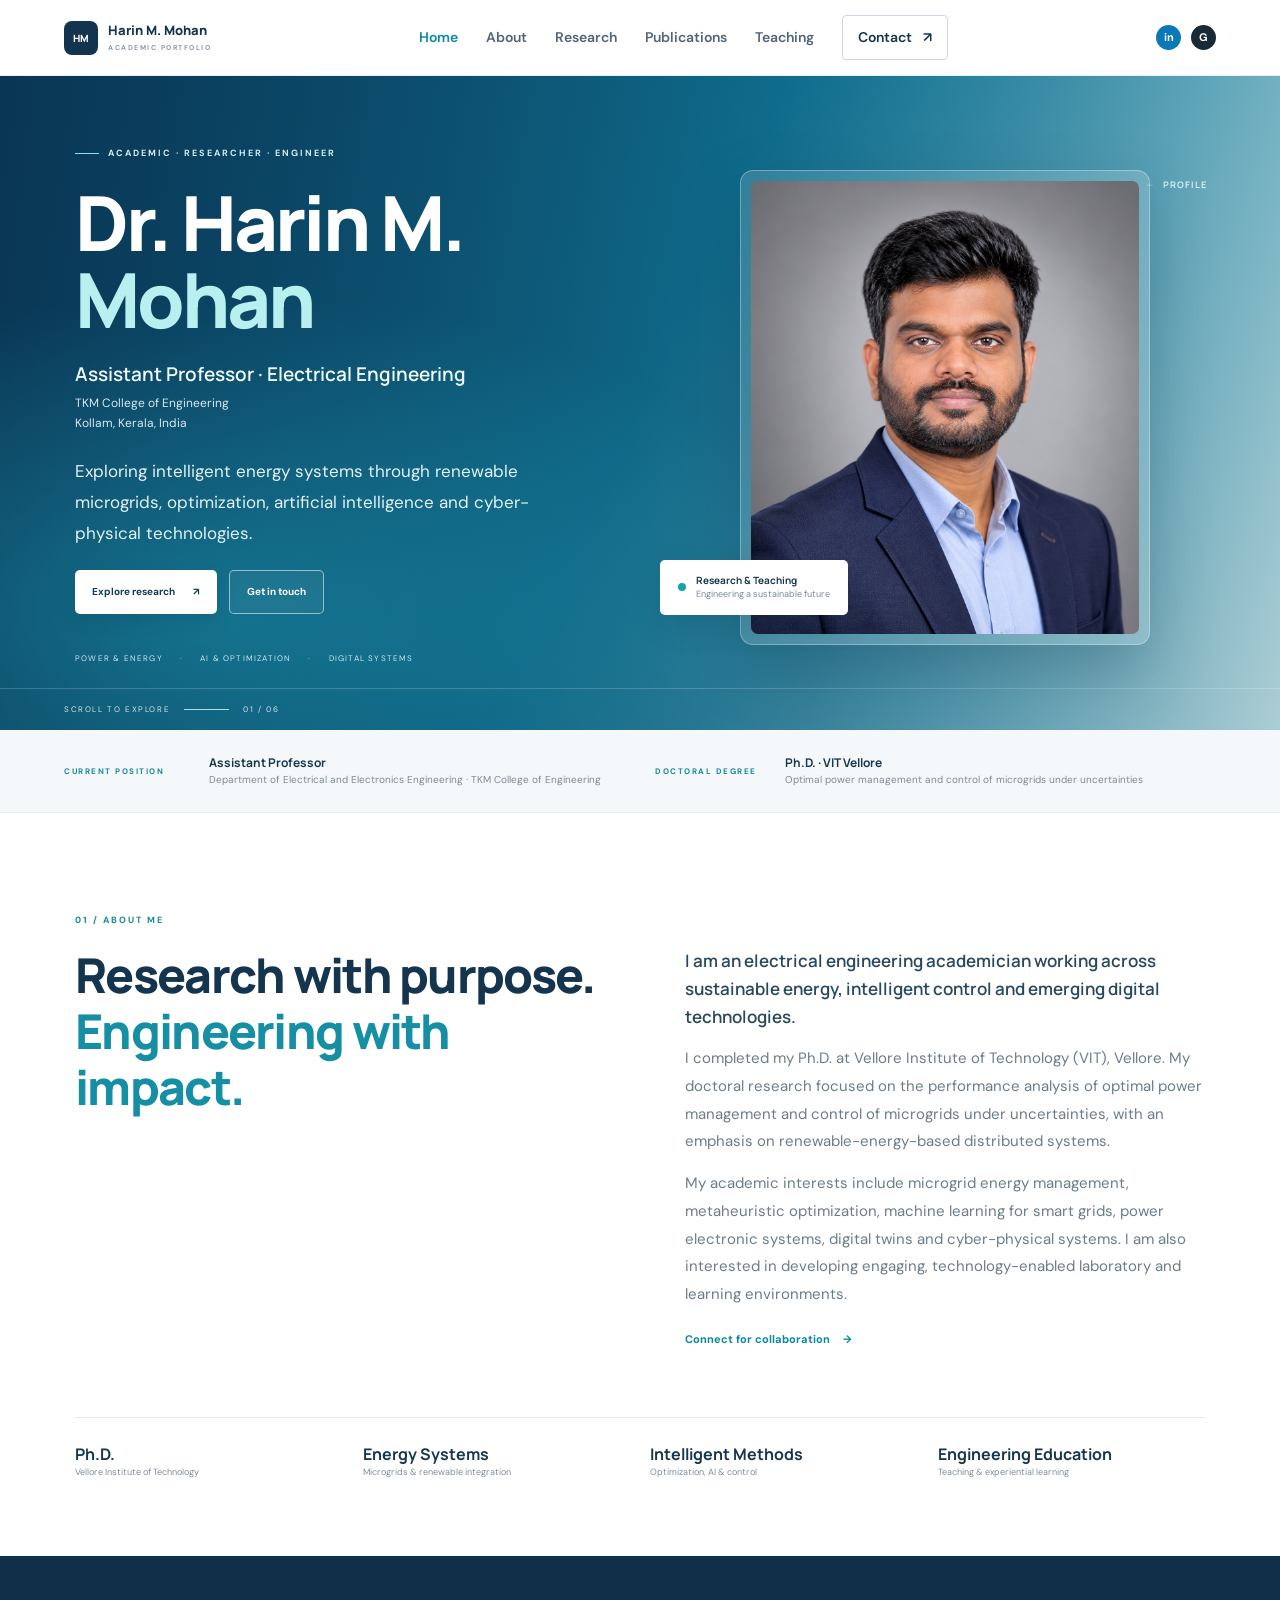
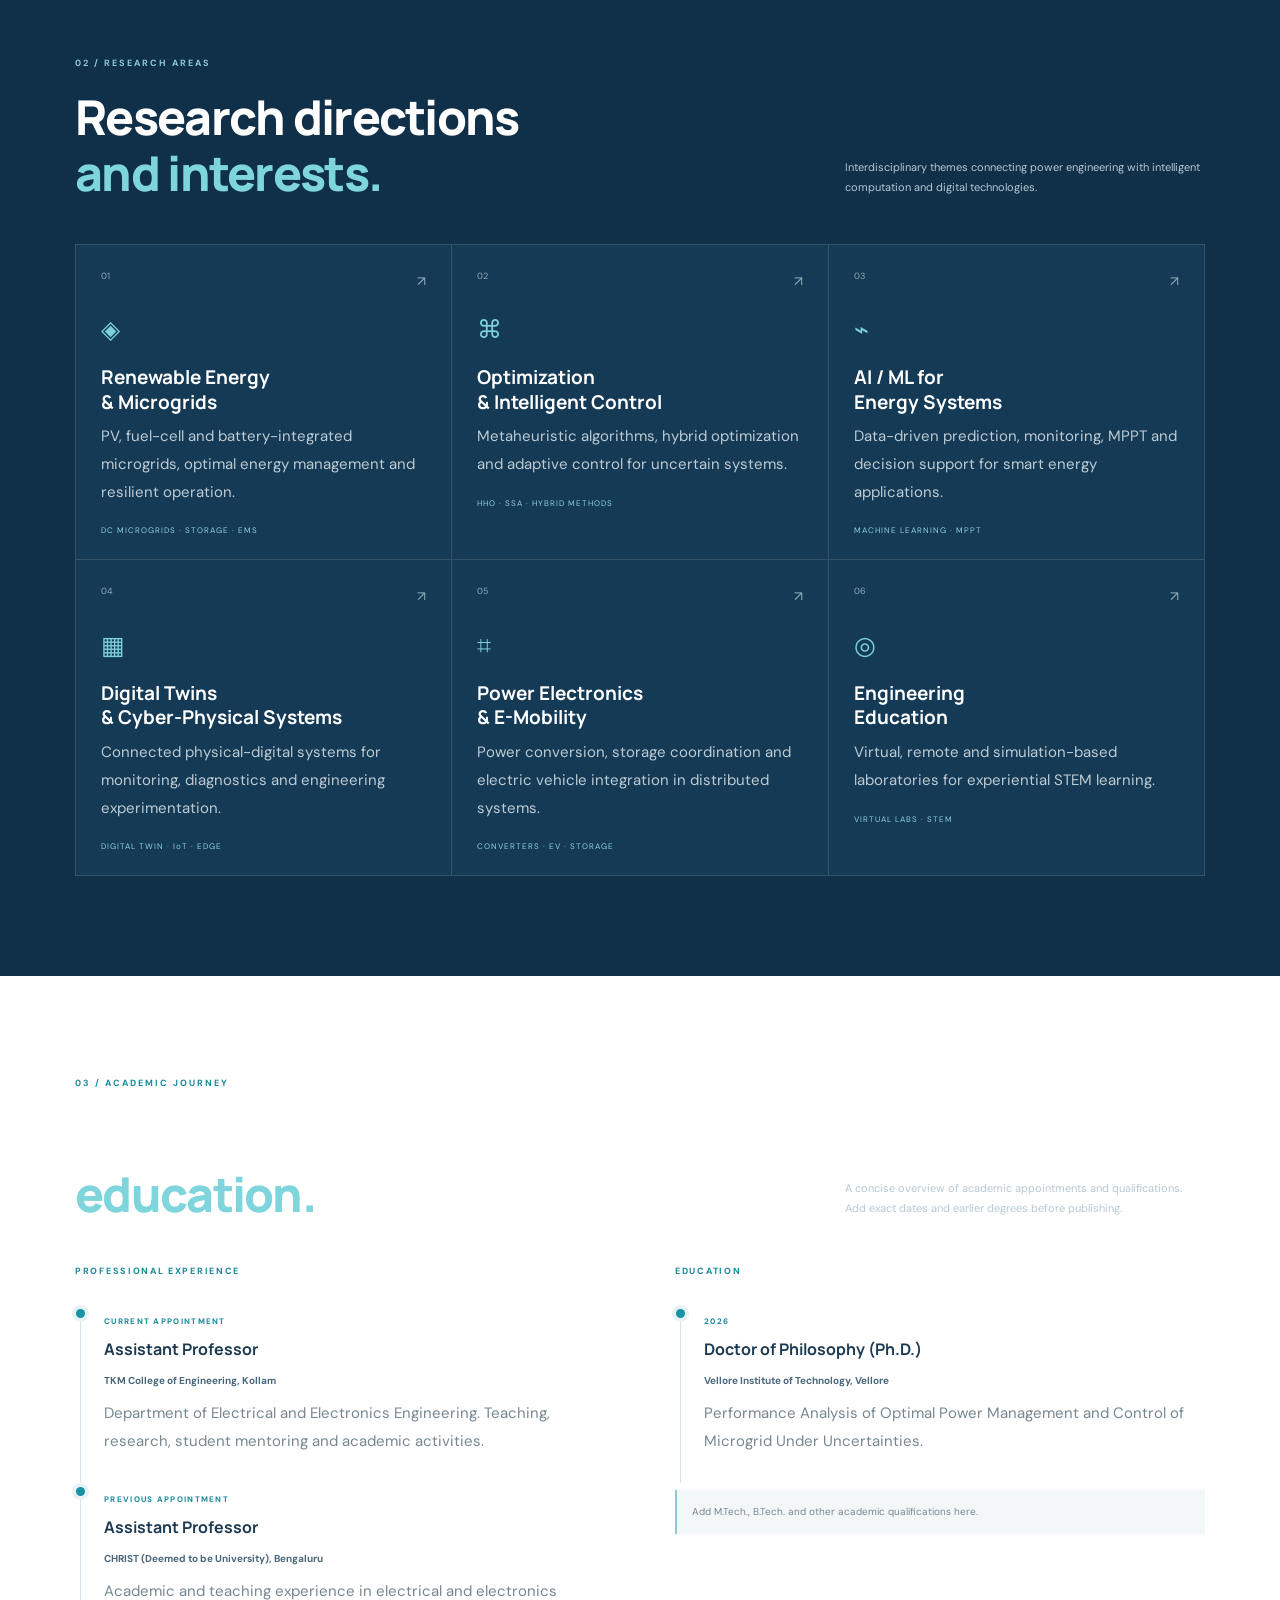
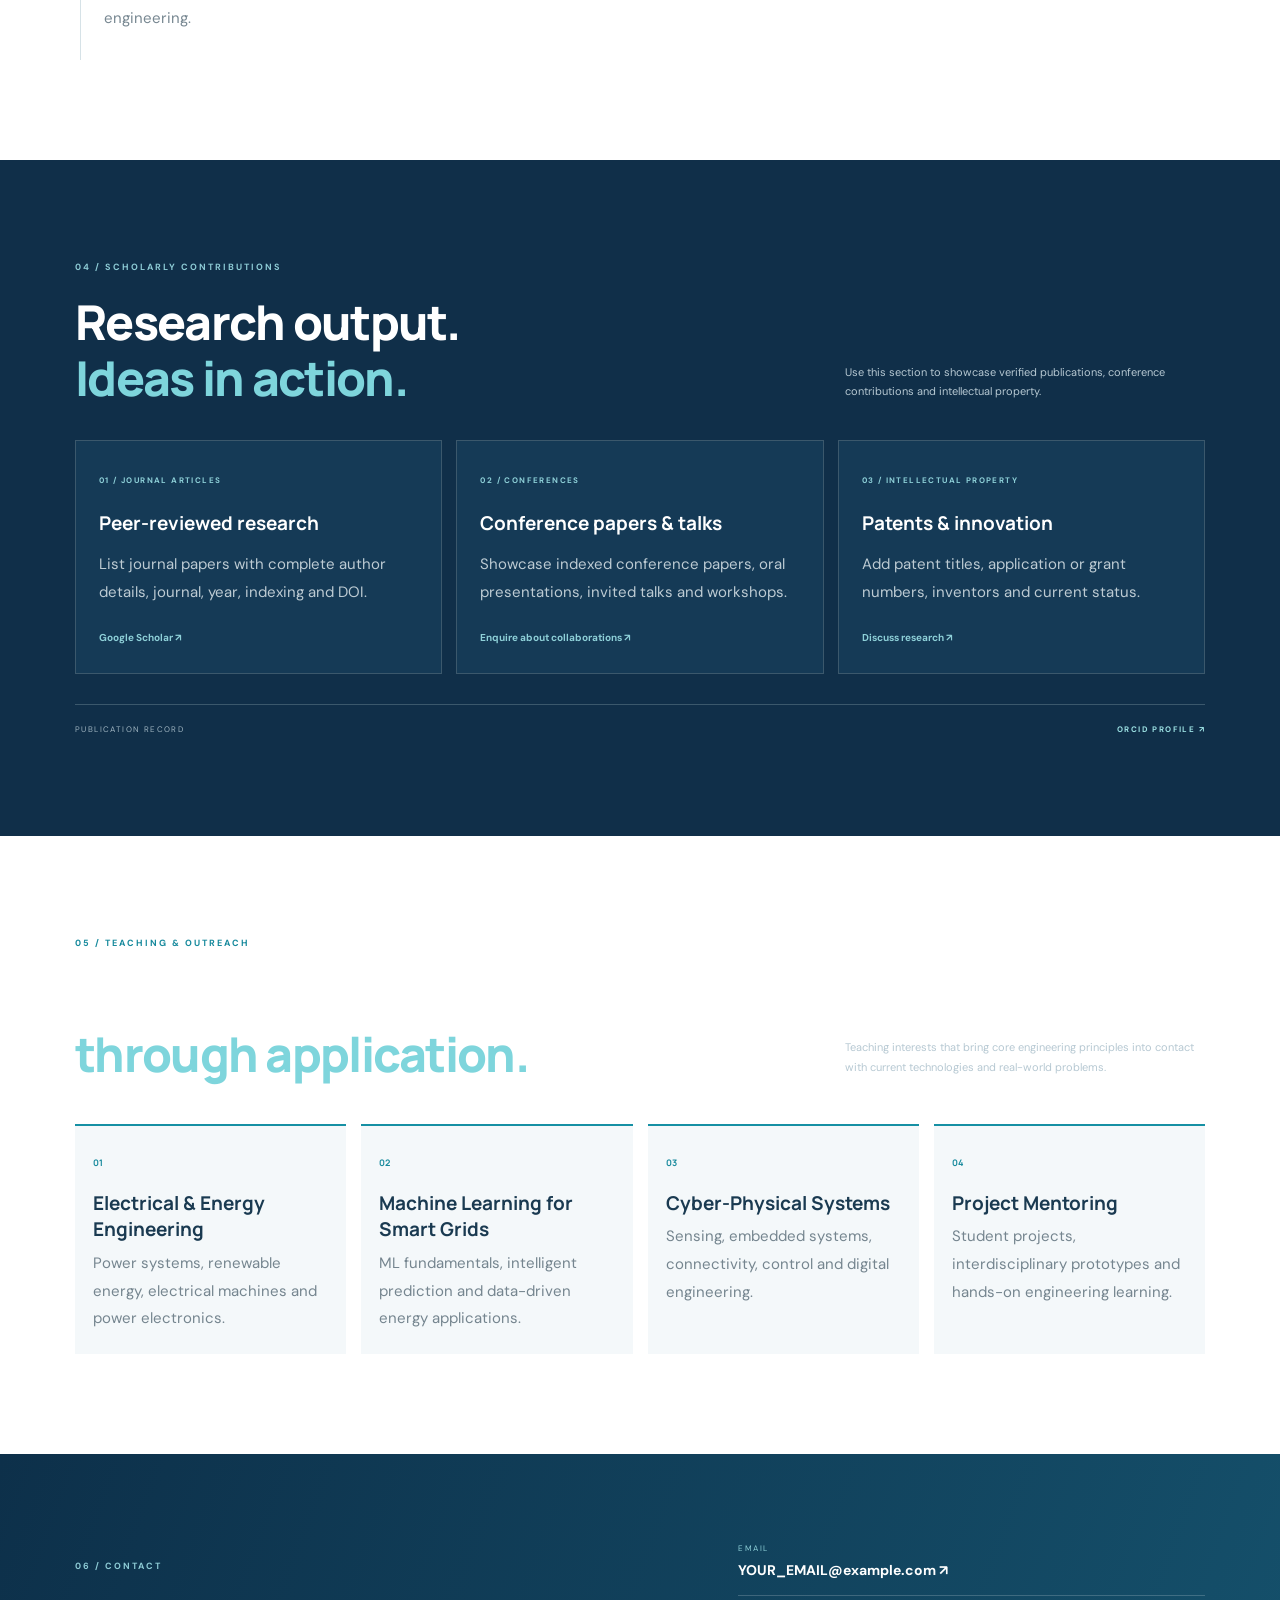
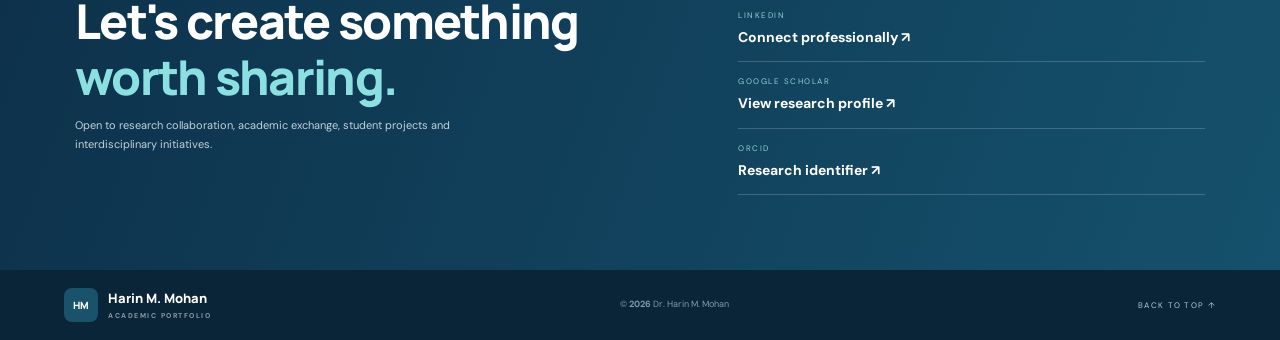
==== index.html @ 78e28cda "Add files via upload" ====
<!doctype html>
<html lang="en">
<head>
<meta charset="utf-8"><meta name="viewport" content="width=device-width,initial-scale=1">
<meta name="description" content="Academic and research portfolio of Dr. Harin M. Mohan.">
<title>Dr. Harin M. Mohan | Academic Portfolio</title>
<link rel="preconnect" href="https://fonts.googleapis.com"><link rel="preconnect" href="https://fonts.gstatic.com" crossorigin>
<link href="https://fonts.googleapis.com/css2?family=DM+Sans:wght@400;500;600;700&family=Manrope:wght@400;500;600;700;800&display=swap" rel="stylesheet">
<link rel="stylesheet" href="styles.css">
</head>
<body>
<header class="topbar">
  <a class="wordmark" href="#home"><span class="mark">HM</span><span>Harin M. Mohan<small>ACADEMIC PORTFOLIO</small></span></a>
  <button class="menu-toggle" aria-label="Toggle navigation">☰</button>
  <nav class="nav"><a class="active" href="#home">Home</a><a href="#about">About</a><a href="#research">Research</a><a href="#publications">Publications</a><a href="#teaching">Teaching</a><a href="#contact" class="nav-cta">Contact <span>↗</span></a></nav>
  <div class="social"><a href="https://www.linkedin.com/" aria-label="LinkedIn" target="_blank" rel="noopener">in</a><a href="https://scholar.google.com/" aria-label="Google Scholar" target="_blank" rel="noopener">G</a></div>
</header>

<main>
<section class="hero" id="home">
  <div class="hero-bg"></div>
  <div class="hero-inner">
    <div class="hero-copy">
      <div class="eyebrow"><span></span> ACADEMIC · RESEARCHER · ENGINEER</div>
      <h1>Dr. Harin M.<br><em>Mohan</em></h1>
      <h2>Assistant Professor · Electrical Engineering</h2>
      <p class="affiliation">TKM College of Engineering<br>Kollam, Kerala, India</p>
      <p class="intro">Exploring intelligent energy systems through renewable microgrids, optimization, artificial intelligence and cyber-physical technologies.</p>
      <div class="hero-actions"><a class="button button-light" href="#research">Explore research <span>↗</span></a><a class="button button-glass" href="#contact">Get in touch</a></div>
      <div class="hero-tags"><span>POWER &amp; ENERGY</span><span>AI &amp; OPTIMIZATION</span><span>DIGITAL SYSTEMS</span></div>
    </div>

<div class="hero-photo-wrap">

    <div class="photo-frame">
        <img
            class="profile-photo"
            src="./harin-profile.png"
            alt="Dr. Harin M. Mohan"
        >
    </div>

    <div class="photo-caption">
        <span class="caption-dot"></span>
        <div>
            <b>Research & Teaching</b>
            <small>Engineering a sustainable future</small>
        </div>
    </div>

    <div class="hero-index">
        <i>—</i> PROFILE
    </div>

</div>

  </div>
  <div class="hero-bottom"><span>SCROLL TO EXPLORE</span><span class="scroll-line"></span><span>01 / 06</span></div>
</section>

<section class="intro-strip">
  <div class="strip-label">CURRENT POSITION</div><div><strong>Assistant Professor</strong><span>Department of Electrical and Electronics Engineering · TKM College of Engineering</span></div>
  <div class="strip-label second">DOCTORAL DEGREE</div><div><strong>Ph.D. · VIT Vellore</strong><span>Optimal power management and control of microgrids under uncertainties</span></div>
</section>

<section class="section about-section" id="about">
  <div class="section-kicker">01 / ABOUT ME</div>
  <div class="about-layout"><div><h2>Research with purpose.<br><em>Engineering with impact.</em></h2></div><div class="about-text">
    <p class="lead">I am an electrical engineering academician working across sustainable energy, intelligent control and emerging digital technologies.</p>
    <p>I completed my Ph.D. at Vellore Institute of Technology (VIT), Vellore. My doctoral research focused on the performance analysis of optimal power management and control of microgrids under uncertainties, with an emphasis on renewable-energy-based distributed systems.</p>
    <p>My academic interests include microgrid energy management, metaheuristic optimization, machine learning for smart grids, power electronic systems, digital twins and cyber-physical systems. I am also interested in developing engaging, technology-enabled laboratory and learning environments.</p>
    <a class="inline-link" href="#contact">Connect for collaboration <span>→</span></a>
  </div></div>
  <div class="about-metrics"><div><b>Ph.D.</b><span>Vellore Institute of Technology</span></div><div><b>Energy Systems</b><span>Microgrids &amp; renewable integration</span></div><div><b>Intelligent Methods</b><span>Optimization, AI &amp; control</span></div><div><b>Engineering Education</b><span>Teaching &amp; experiential learning</span></div></div>
</section>

<section class="research-section" id="research">
  <div class="section section-pad">
    <div class="section-top"><div><div class="section-kicker light">02 / RESEARCH AREAS</div><h2>Research directions<br><em>and interests.</em></h2></div><p>Interdisciplinary themes connecting power engineering with intelligent computation and digital technologies.</p></div>
    <div class="research-grid">
      <article class="research-card"><div class="card-top"><span>01</span><b>↗</b></div><div class="line-icon">◈</div><h3>Renewable Energy<br>&amp; Microgrids</h3><p>PV, fuel-cell and battery-integrated microgrids, optimal energy management and resilient operation.</p><div class="card-tags">DC MICROGRIDS · STORAGE · EMS</div></article>
      <article class="research-card"><div class="card-top"><span>02</span><b>↗</b></div><div class="line-icon">⌘</div><h3>Optimization<br>&amp; Intelligent Control</h3><p>Metaheuristic algorithms, hybrid optimization and adaptive control for uncertain systems.</p><div class="card-tags">HHO · SSA · HYBRID METHODS</div></article>
      <article class="research-card"><div class="card-top"><span>03</span><b>↗</b></div><div class="line-icon">⌁</div><h3>AI / ML for<br>Energy Systems</h3><p>Data-driven prediction, monitoring, MPPT and decision support for smart energy applications.</p><div class="card-tags">MACHINE LEARNING · MPPT</div></article>
      <article class="research-card"><div class="card-top"><span>04</span><b>↗</b></div><div class="line-icon">▦</div><h3>Digital Twins<br>&amp; Cyber-Physical Systems</h3><p>Connected physical-digital systems for monitoring, diagnostics and engineering experimentation.</p><div class="card-tags">DIGITAL TWIN · IoT · EDGE</div></article>
      <article class="research-card"><div class="card-top"><span>05</span><b>↗</b></div><div class="line-icon">⌗</div><h3>Power Electronics<br>&amp; E-Mobility</h3><p>Power conversion, storage coordination and electric vehicle integration in distributed systems.</p><div class="card-tags">CONVERTERS · EV · STORAGE</div></article>
      <article class="research-card"><div class="card-top"><span>06</span><b>↗</b></div><div class="line-icon">◎</div><h3>Engineering<br>Education</h3><p>Virtual, remote and simulation-based laboratories for experiential STEM learning.</p><div class="card-tags">VIRTUAL LABS · STEM</div></article>
    </div>
  </div>
</section>

<section class="section section-pad" id="experience">
  <div class="section-kicker">03 / ACADEMIC JOURNEY</div><div class="section-top"><h2>Experience &amp;<br><em>education.</em></h2><p>A concise overview of academic appointments and qualifications. Add exact dates and earlier degrees before publishing.</p></div>
  <div class="journey-grid">
    <div><h3 class="column-title">PROFESSIONAL EXPERIENCE</h3><div class="journey-item"><span class="timeline-dot"></span><div><small>CURRENT APPOINTMENT</small><h3>Assistant Professor</h3><b>TKM College of Engineering, Kollam</b><p>Department of Electrical and Electronics Engineering. Teaching, research, student mentoring and academic activities.</p></div></div><div class="journey-item"><span class="timeline-dot"></span><div><small>PREVIOUS APPOINTMENT</small><h3>Assistant Professor</h3><b>CHRIST (Deemed to be University), Bengaluru</b><p>Academic and teaching experience in electrical and electronics engineering.</p></div></div></div>
    <div><h3 class="column-title">EDUCATION</h3><div class="journey-item"><span class="timeline-dot"></span><div><small>2026</small><h3>Doctor of Philosophy (Ph.D.)</h3><b>Vellore Institute of Technology, Vellore</b><p>Performance Analysis of Optimal Power Management and Control of Microgrid Under Uncertainties.</p></div></div><div class="education-placeholder">Add M.Tech., B.Tech. and other academic qualifications here.</div></div>
  </div>
</section>

<section class="publications-section" id="publications"><div class="section section-pad">
  <div class="section-top"><div><div class="section-kicker light">04 / SCHOLARLY CONTRIBUTIONS</div><h2>Research output.<br><em>Ideas in action.</em></h2></div><p>Use this section to showcase verified publications, conference contributions and intellectual property.</p></div>
  <div class="pub-grid"><article><span>01 / JOURNAL ARTICLES</span><h3>Peer-reviewed research</h3><p>List journal papers with complete author details, journal, year, indexing and DOI.</p><a href="https://scholar.google.com/" target="_blank" rel="noopener">Google Scholar ↗</a></article><article><span>02 / CONFERENCES</span><h3>Conference papers &amp; talks</h3><p>Showcase indexed conference papers, oral presentations, invited talks and workshops.</p><a href="#contact">Enquire about collaborations ↗</a></article><article><span>03 / INTELLECTUAL PROPERTY</span><h3>Patents &amp; innovation</h3><p>Add patent titles, application or grant numbers, inventors and current status.</p><a href="#contact">Discuss research ↗</a></article></div>
  <div class="pub-footer"><span>PUBLICATION RECORD</span><a href="https://orcid.org/" target="_blank" rel="noopener">ORCID PROFILE ↗</a></div>
</div></section>

<section class="section section-pad" id="teaching"><div class="section-kicker">05 / TEACHING &amp; OUTREACH</div><div class="section-top"><h2>Building understanding<br><em>through application.</em></h2><p>Teaching interests that bring core engineering principles into contact with current technologies and real-world problems.</p></div>
  <div class="teaching-grid"><article><span>01</span><h3>Electrical &amp; Energy Engineering</h3><p>Power systems, renewable energy, electrical machines and power electronics.</p></article><article><span>02</span><h3>Machine Learning for Smart Grids</h3><p>ML fundamentals, intelligent prediction and data-driven energy applications.</p></article><article><span>03</span><h3>Cyber-Physical Systems</h3><p>Sensing, embedded systems, connectivity, control and digital engineering.</p></article><article><span>04</span><h3>Project Mentoring</h3><p>Student projects, interdisciplinary prototypes and hands-on engineering learning.</p></article></div>
</section>

<section class="contact-section" id="contact"><div class="contact-inner"><div><div class="section-kicker light">06 / CONTACT</div><h2>Let's create something<br><em>worth sharing.</em></h2><p>Open to research collaboration, academic exchange, student projects and interdisciplinary initiatives.</p></div><div class="contact-links"><a href="mailto:YOUR_EMAIL@example.com"><small>EMAIL</small><b>YOUR_EMAIL@example.com ↗</b></a><a href="https://www.linkedin.com/" target="_blank" rel="noopener"><small>LINKEDIN</small><b>Connect professionally ↗</b></a><a href="https://scholar.google.com/" target="_blank" rel="noopener"><small>GOOGLE SCHOLAR</small><b>View research profile ↗</b></a><a href="https://orcid.org/" target="_blank" rel="noopener"><small>ORCID</small><b>Research identifier ↗</b></a></div></div></section>
<footer><a class="wordmark footer-mark" href="#home"><span class="mark">HM</span><span>Harin M. Mohan<small>ACADEMIC PORTFOLIO</small></span></a><span>© <b id="year"></b> Dr. Harin M. Mohan</span><a href="#home">BACK TO TOP ↑</a></footer>
</main>
<script src="script.js"></script>
</body></html>
---- styles.css ----
*{box-sizing:border-box}html{scroll-behavior:smooth;scroll-padding-top:86px}body{margin:0;color:#172f43;font-family:"DM Sans",sans-serif;line-height:1.65;background:#fff}a{text-decoration:none;color:inherit}.topbar{height:76px;position:sticky;top:0;z-index:30;background:#fff;display:flex;align-items:center;justify-content:space-between;padding:0 max(5vw,28px);border-bottom:1px solid #e8eef1}.wordmark{display:flex;align-items:center;gap:10px;font:800 13px Manrope,sans-serif;color:#15344e;line-height:1.2}.wordmark small{display:block;font:700 7px "DM Sans",sans-serif;letter-spacing:1.5px;color:#8a9aa6;margin-top:4px}.mark{width:34px;height:34px;border-radius:8px;background:#12344f;color:#fff;display:grid;place-items:center;font-size:10px}.nav{display:flex;align-items:center;gap:28px;font-size:11px;font-weight:600;color:#516577}.nav a{transition:.2s}.nav a:hover,.nav a.active{color:#078ba2}.nav-cta{padding:9px 15px;border:1px solid #cbd8df;border-radius:4px;color:#15344e}.nav-cta span{margin-left:8px}.social{display:flex;gap:10px}.social a{width:25px;height:25px;border-radius:50%;background:#0b79b8;color:#fff;display:grid;place-items:center;font-size:11px;font-weight:700}.social a:last-child{background:#182a37}.menu-toggle{display:none}.hero{min-height:620px;position:relative;overflow:hidden;background:linear-gradient(115deg,#0b5277 0%,#1386a7 50%,#b8d7dc 100%);color:#fff}.hero-bg{position:absolute;inset:0;background:radial-gradient(ellipse at 16% 82%,#22b8ce66,transparent 42%),linear-gradient(90deg,#092e4bc9,#0a4b6a55 70%,#0a4b6a11)}.hero-inner{position:relative;z-index:1;max-width:1200px;margin:auto;min-height:570px;padding:55px 35px 45px;display:grid;grid-template-columns:1fr .92fr;gap:45px;align-items:center}.hero-copy{padding:15px 0 20px}.eyebrow,.section-kicker{font-size:9px;letter-spacing:2px;font-weight:700;color:#d1edf1;margin-bottom:22px;display:flex;align-items:center;gap:9px}.eyebrow span{width:24px;height:1px;background:#8ce1e8}.hero h1{font:800 clamp(48px,6vw,76px)/1.02 Manrope,sans-serif;letter-spacing:-3px;margin:0;color:#fff}.hero h1 em{font-style:normal;color:#b8f0ef}.hero h2{font:600 16px Manrope,sans-serif;margin:22px 0 7px;color:#f0fbfc}.affiliation{font-size:12px;line-height:1.65;color:#d7e9ee;margin:0}.intro{font-size:14px;line-height:1.85;color:#e3f2f4;max-width:500px;margin:23px 0 22px}.hero-actions{display:flex;gap:12px;flex-wrap:wrap}.button{display:inline-flex;align-items:center;gap:18px;padding:12px 17px;border-radius:5px;font-size:10px;font-weight:700}.button-light{background:#fff;color:#123b56;box-shadow:0 7px 18px #00283c25}.button-glass{border:1px solid #ffffff88;color:#fff;background:#ffffff0c}.hero-tags{display:flex;gap:17px;flex-wrap:wrap;margin-top:37px;color:#c9e9ed;font-size:8px;letter-spacing:1.2px}.hero-tags span+span:before{content:"·";margin-right:17px;color:#8ee0e4}.hero-photo-wrap{height:475px;position:relative;display:flex;align-items:center;justify-content:center}.photo-frame{height:100%;width:min(100%,410px);padding:10px;background:#ffffff26;border:1px solid #ffffff4f;border-radius:13px;box-shadow:0 25px 60px #07314945;position:relative;z-index:2}.photo-placeholder{width:100%;height:100%;border-radius:7px;background:linear-gradient(145deg,#d7e7eb,#a9c4cf);display:flex;align-items:center;justify-content:center;flex-direction:column;color:#6d8997}.photo-placeholder span{font:800 100px Manrope,sans-serif;letter-spacing:-8px;color:#9bb5c1}.photo-placeholder small{font-size:8px;letter-spacing:2px;font-weight:700}.photo-caption{position:absolute;z-index:3;left:-25px;bottom:30px;background:#fff;color:#193a51;padding:13px 18px;display:flex;align-items:center;gap:10px;border-radius:5px;box-shadow:0 10px 30px #0a304025}.caption-dot{width:8px;height:8px;border-radius:50%;background:#13a4a8}.photo-caption b,.photo-caption small{display:block}.photo-caption b{font:700 10px Manrope,sans-serif}.photo-caption small{font-size:9px;color:#788b97}.hero-index{position:absolute;right:-2px;top:8px;font:700 9px Manrope,sans-serif;letter-spacing:1px;color:#d9f0f2}.hero-index i{font-style:normal;margin:0 6px;color:#7dd1d9}.hero-bottom{position:absolute;bottom:0;left:0;right:0;height:42px;padding:0 max(5vw,28px);display:flex;align-items:center;gap:14px;color:#d0e8eb;font-size:8px;letter-spacing:1.6px;border-top:1px solid #ffffff30}.scroll-line{width:45px;height:1px;background:#a9e1e4}.intro-strip{background:#f4f8fa;display:grid;grid-template-columns:130px 1fr 115px 1fr;gap:15px;align-items:center;padding:24px max(5vw,28px);border-bottom:1px solid #e7eef1}.strip-label{font-size:8px;letter-spacing:1.5px;font-weight:700;color:#16899c}.intro-strip strong,.intro-strip span{display:block}.intro-strip strong{font:700 12px Manrope,sans-serif;color:#17374e}.intro-strip span{font-size:10px;color:#7b8b96}.section{max-width:1200px;margin:auto;padding-left:35px;padding-right:35px}.section-pad{padding-top:100px;padding-bottom:100px}.about-section{padding-top:100px;padding-bottom:75px}.section-kicker{color:#16899c;margin-bottom:18px}.about-layout{display:grid;grid-template-columns:1fr 1fr;gap:90px}.about-layout h2,.section-top h2,.contact-inner h2{font:800 clamp(34px,4vw,48px)/1.17 Manrope,sans-serif;letter-spacing:-1.7px;color:#15354e;margin:0}.about-layout h2 em,.section-top h2 em{font-style:normal;color:#168fa4}.about-text p{font-size:12px;color:#6b7d89;line-height:1.95;margin:0 0 14px}.about-text .lead{font:600 17px/1.65 Manrope,sans-serif;color:#28485e}.inline-link{display:inline-block;color:#07899e;font-size:11px;font-weight:700;margin-top:7px}.inline-link span{margin-left:10px}.about-metrics{display:grid;grid-template-columns:repeat(4,1fr);gap:20px;margin-top:65px;padding-top:25px;border-top:1px solid #e5ecef}.about-metrics div{display:flex;flex-direction:column}.about-metrics b{font:700 16px Manrope,sans-serif;color:#17374e}.about-metrics span{font-size:9px;color:#7f8d97}.research-section,.publications-section{background:#102f49;color:#fff}.section-top{display:flex;align-items:end;justify-content:space-between;gap:40px;margin-bottom:42px}.section-top h2{color:#fff}.section-top h2 em{color:#7ed5dc}.section-top>p{max-width:360px;font-size:11px;color:#b6c8d2;line-height:1.8;margin:0 0 4px}.section-kicker.light{color:#8dcbd5}.research-grid{display:grid;grid-template-columns:repeat(3,1fr);gap:1px;background:#345369;border:1px solid #345369}.research-card{background:#153a56;padding:24px 25px 22px;min-height:245px;transition:background .2s}.research-card:hover{background:#1b4764}.card-top{display:flex;justify-content:space-between;color:#8daab9;font-size:9px}.card-top b{font-size:14px;font-weight:400}.line-icon{font-size:25px;color:#7bd0d9;margin:15px 0 13px}.research-card h3{font:700 17px/1.3 Manrope,sans-serif;color:#fff;margin:0 0 9px}.research-card p{font-size:10px;color:#bdcbd3;line-height:1.8;min-height:54px;margin:0}.card-tags{font-size:8px;letter-spacing:1px;color:#8ed1d9;margin-top:17px}.journey-grid{display:grid;grid-template-columns:1fr 1fr;gap:70px}.column-title{font-size:9px;letter-spacing:1.7px;color:#16899c;margin:0 0 25px}.journey-item{position:relative;padding:0 0 27px 23px;border-left:1px solid #d6e2e7;margin-left:5px}.timeline-dot{position:absolute;left:-5px;top:4px;width:9px;height:9px;background:#1593a7;border-radius:50%;box-shadow:0 0 0 4px #e9f3f5}.journey-item small{font-size:8px;letter-spacing:1.3px;color:#16899c;font-weight:700}.journey-item h3{font:700 16px Manrope,sans-serif;margin:5px 0;color:#1c3a51}.journey-item b{font-size:10px;color:#49677b}.journey-item p,.education-placeholder{font-size:10px;color:#778791;line-height:1.8;margin:7px 0 0}.education-placeholder{padding:13px 15px;background:#f3f7f8;border-left:2px solid #8bcbd3}.publications-section .section-top{margin-bottom:34px}.pub-grid{display:grid;grid-template-columns:repeat(3,1fr);gap:14px}.pub-grid article{border:1px solid #3b586c;padding:23px;min-height:205px;background:#153a56}.pub-grid article>span{font-size:8px;letter-spacing:1.4px;color:#8ed0d8;font-weight:700}.pub-grid h3{font:700 16px Manrope,sans-serif;color:#fff;margin:18px 0 8px}.pub-grid p{font-size:10px;color:#bdcbd3;line-height:1.8}.pub-grid a{font-size:10px;color:#8ed0d8;font-weight:700}.pub-footer{display:flex;justify-content:space-between;border-top:1px solid #3b586c;margin-top:30px;padding-top:17px;font-size:8px;letter-spacing:1.4px;color:#9fb4c0}.pub-footer a{color:#9be0e2;font-weight:700}.teaching-grid{display:grid;grid-template-columns:repeat(4,1fr);gap:15px}.teaching-grid article{border-top:2px solid #1690a4;background:#f4f8fa;padding:21px 18px;min-height:165px}.teaching-grid span{font:700 9px Manrope,sans-serif;color:#16899c}.teaching-grid h3{font:700 14px/1.4 Manrope,sans-serif;color:#1a3a51;margin:15px 0 7px}.teaching-grid p{font-size:10px;color:#75858f;line-height:1.8;margin:0}.contact-section{background:linear-gradient(110deg,#0d304a,#15516c);color:#fff}.contact-inner{max-width:1200px;margin:auto;padding:75px 35px;display:grid;grid-template-columns:1fr .8fr;gap:80px;align-items:center}.contact-inner h2{color:#fff}.contact-inner h2 em{color:#8ce0e1;font-style:normal}.contact-inner>div:first-child>p:last-child{font-size:11px;color:#c1d2da;max-width:440px}.contact-links{display:grid}.contact-links a{padding:12px 0;border-bottom:1px solid #ffffff30;display:flex;flex-direction:column;gap:3px}.contact-links small{font-size:8px;letter-spacing:1.5px;color:#8ed0d8}.contact-links b{font-size:11px;color:#fff}footer{display:flex;align-items:center;justify-content:space-between;padding:18px max(5vw,28px);background:#0a2438;color:#829aa9;font-size:9px}.footer-mark{color:#fff}.footer-mark .mark{background:#1a526c}footer>a:last-child{font-size:8px;letter-spacing:1.3px;color:#b6cbd4}
@media(max-width:900px){.topbar{padding:0 22px}.nav{gap:15px}.social{display:none}.hero-inner{gap:20px}.intro-strip{grid-template-columns:110px 1fr}.intro-strip .second{margin-top:12px}.intro-strip>div:nth-child(4){margin-top:12px}.about-layout{gap:40px}.teaching-grid{grid-template-columns:repeat(2,1fr)}}
@media(max-width:650px){.topbar{height:65px}.menu-toggle{display:block;border:0;background:none;color:#17374e;font-size:23px}.nav{display:none;position:absolute;top:65px;left:0;right:0;background:#fff;padding:15px 24px 22px;box-shadow:0 12px 20px #17374e18;flex-direction:column;align-items:stretch;gap:0}.nav.open{display:flex}.nav a{padding:10px 0}.nav-cta{padding:9px 12px!important;margin-top:5px}.hero-inner{grid-template-columns:1fr;padding:52px 24px 45px;gap:35px}.hero h1{font-size:54px}.hero-photo-wrap{height:330px}.photo-frame{width:270px}.photo-caption{left:0;bottom:18px}.hero-index{right:8px}.hero-tags{gap:8px}.hero-tags span+span:before{margin-right:8px}.intro-strip{padding:20px 24px;grid-template-columns:1fr;gap:4px}.intro-strip .second{margin-top:14px}.intro-strip>div:nth-child(4){margin-top:0}.section{padding-left:24px;padding-right:24px}.section-pad,.about-section{padding-top:70px;padding-bottom:70px}.about-layout,.journey-grid,.contact-inner{grid-template-columns:1fr;gap:30px}.about-layout h2,.section-top h2,.contact-inner h2{font-size:35px}.about-metrics{grid-template-columns:repeat(2,1fr);gap:18px;margin-top:40px}.section-top{display:block}.section-top>p{margin-top:15px}.research-grid,.pub-grid{grid-template-columns:1fr}.research-card{min-height:0}.research-card p{min-height:0}.teaching-grid{grid-template-columns:1fr 1fr}.contact-inner{padding:65px 24px}.hero-bottom{padding:0 24px}footer{padding:18px 24px;flex-wrap:wrap;gap:12px}footer>span{order:3;width:100%}}

/* ===== Improved website readability ===== */

body {
    font-size: 16px;
    line-height: 1.75;
}

.about-text p,
.research-card p,
.pub-grid p,
.journey-item p,
.teaching-grid p {
    font-size: 15px;
    line-height: 1.85;
}

.hero .intro {
    font-size: 17px;
    line-height: 1.8;
}

.hero h2 {
    font-size: 19px;
}

.research-card h3,
.pub-grid h3,
.teaching-grid h3 {
    font-size: 19px;
}

.nav {
    font-size: 14px;
}

.contact-links b {
    font-size: 14px;
}
.profile-photo {
    width: 100%;
    height: 100%;
    object-fit: cover;
    object-position: center 25%;
    border-radius: 7px;
    display: block;
}
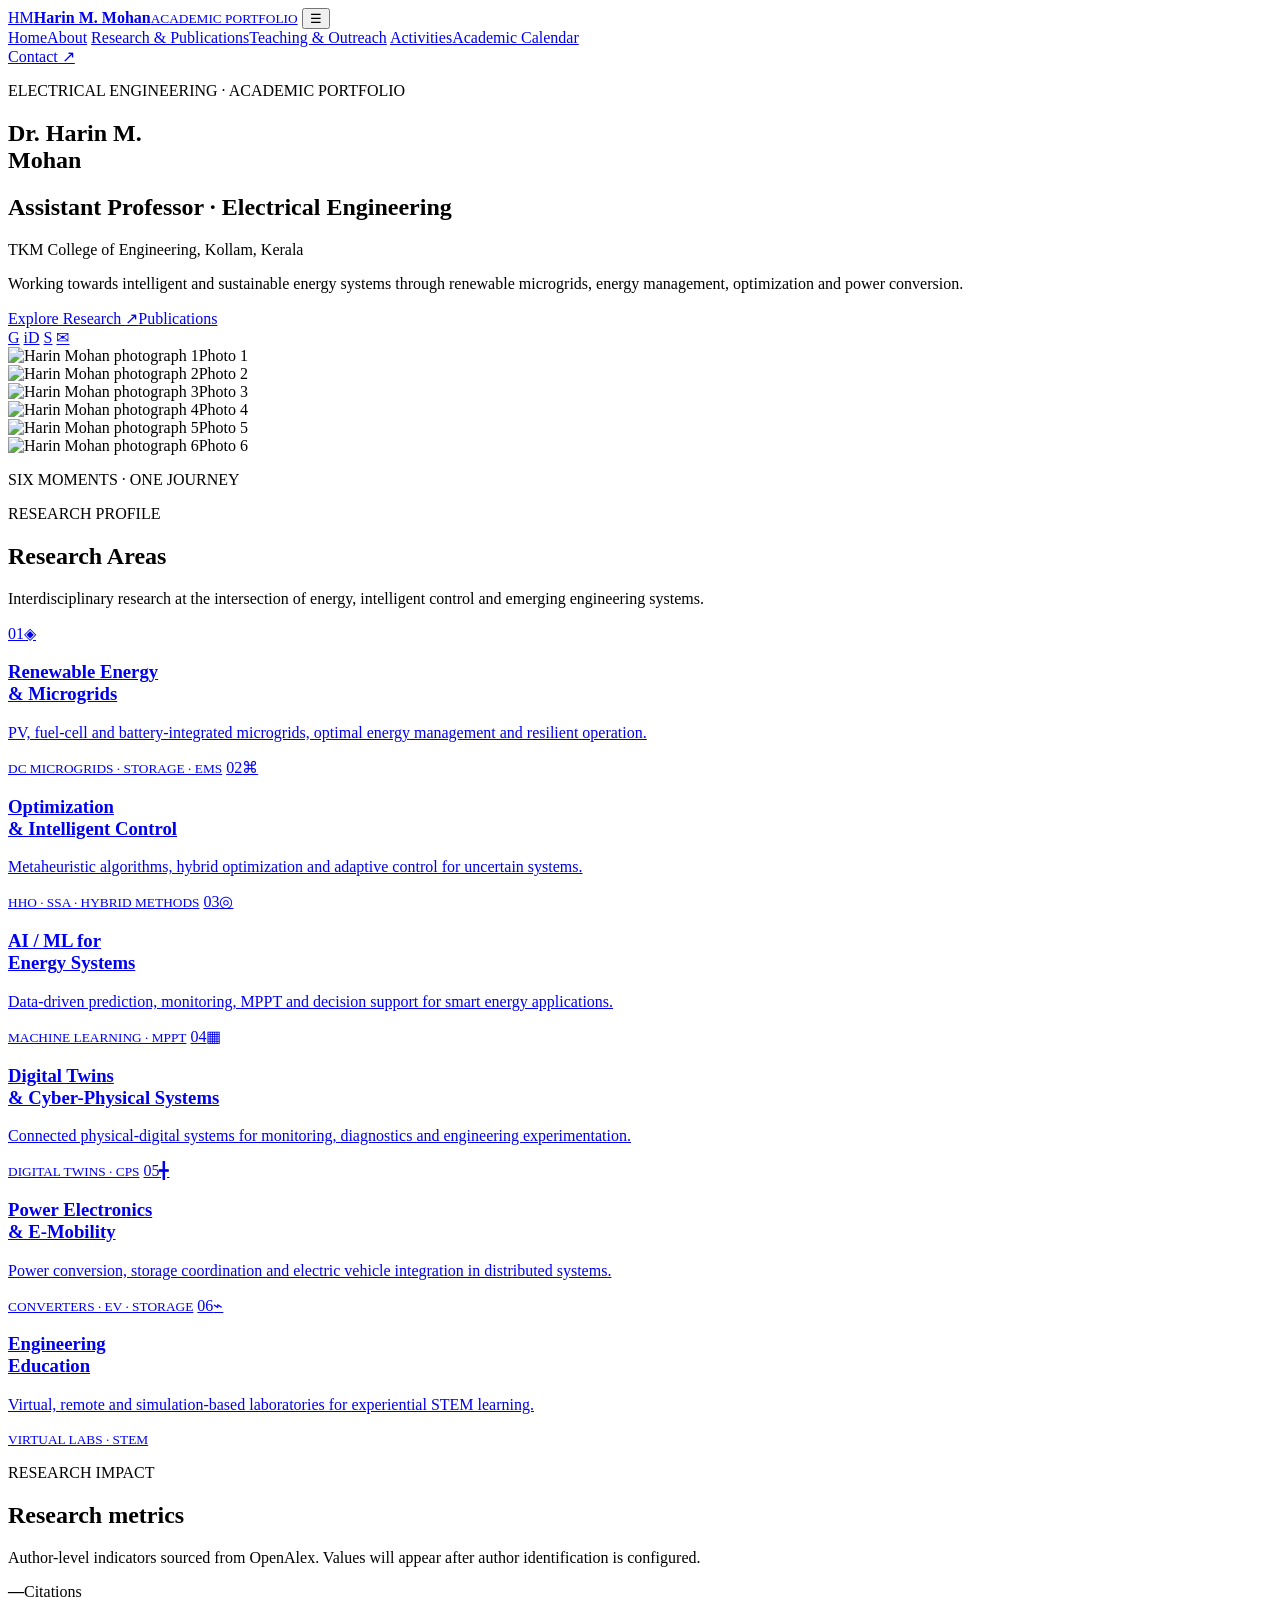
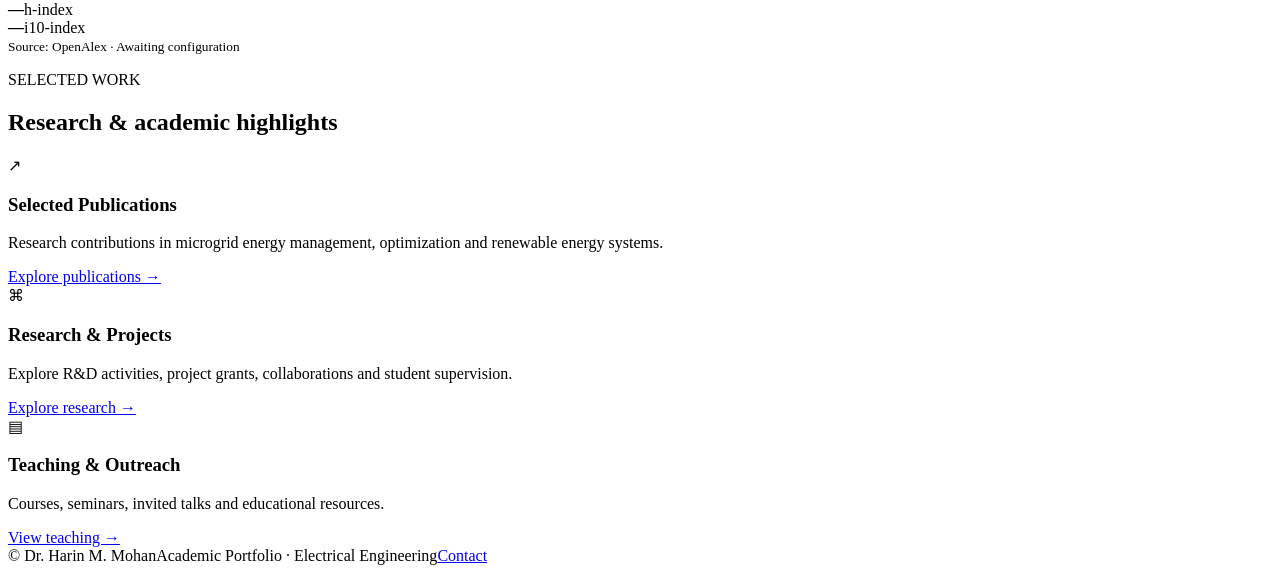
==== commit bfd7d590: "Add files via upload" ====
--- a/index.html
+++ b/index.html
@@ -1,113 +1,85 @@
 <!doctype html>
 <html lang="en">
 <head>
-<meta charset="utf-8"><meta name="viewport" content="width=device-width,initial-scale=1">
-<meta name="description" content="Academic and research portfolio of Dr. Harin M. Mohan.">
-<title>Dr. Harin M. Mohan | Academic Portfolio</title>
-<link rel="preconnect" href="https://fonts.googleapis.com"><link rel="preconnect" href="https://fonts.gstatic.com" crossorigin>
-<link href="https://fonts.googleapis.com/css2?family=DM+Sans:wght@400;500;600;700&family=Manrope:wght@400;500;600;700;800&display=swap" rel="stylesheet">
-<link rel="stylesheet" href="styles.css">
+  <meta charset="utf-8"><meta name="viewport" content="width=device-width,initial-scale=1">
+  <meta name="description" content="Academic portfolio of Dr. Harin M. Mohan, Electrical Engineering, renewable energy microgrids, intelligent control and power electronics.">
+  <meta name="theme-color" content="#071b32">
+  <title>Dr. Harin M. Mohan | Academic Portfolio</title>
+  <link rel="preconnect" href="https://fonts.googleapis.com">
+  <link rel="preconnect" href="https://fonts.gstatic.com" crossorigin>
+  <link href="https://fonts.googleapis.com/css2?family=DM+Sans:wght@400;500;600;700&family=Manrope:wght@400;500;600;700;800&display=swap" rel="stylesheet">
+  <link rel="stylesheet" href="assets/css/site.css">
 </head>
 <body>
-<header class="topbar">
-  <a class="wordmark" href="#home"><span class="mark">HM</span><span>Harin M. Mohan<small>ACADEMIC PORTFOLIO</small></span></a>
-  <button class="menu-toggle" aria-label="Toggle navigation">☰</button>
-  <nav class="nav"><a class="active" href="#home">Home</a><a href="#about">About</a><a href="#research">Research</a><a href="#publications">Publications</a><a href="#teaching">Teaching</a><a href="#contact" class="nav-cta">Contact <span>↗</span></a></nav>
-  <div class="social"><a href="https://www.linkedin.com/" aria-label="LinkedIn" target="_blank" rel="noopener">in</a><a href="https://scholar.google.com/" aria-label="Google Scholar" target="_blank" rel="noopener">G</a></div>
+<header class="site-header">
+  <a class="brand" href="index.html"><span class="brand-mark">HM</span><span><b>Harin M. Mohan</b><small>ACADEMIC PORTFOLIO</small></span></a>
+  <button class="menu-toggle" aria-label="Open navigation" aria-expanded="false">☰</button>
+  <nav class="main-nav" aria-label="Main navigation">
+    <a class="active" href="index.html">Home</a><a href="about.html">About</a>
+    <a href="research.html">Research &amp; Publications</a><a href="teaching.html">Teaching &amp; Outreach</a>
+    <a href="activities.html">Activities</a><a href="calendar.html">Academic Calendar</a>
+  </nav>
+  <a class="header-contact" href="mailto:harinmm@tkmce.ac.in">Contact ↗</a>
 </header>
 
 <main>
-<section class="hero" id="home">
-  <div class="hero-bg"></div>
-  <div class="hero-inner">
-    <div class="hero-copy">
-      <div class="eyebrow"><span></span> ACADEMIC · RESEARCHER · ENGINEER</div>
-      <h1>Dr. Harin M.<br><em>Mohan</em></h1>
-      <h2>Assistant Professor · Electrical Engineering</h2>
-      <p class="affiliation">TKM College of Engineering<br>Kollam, Kerala, India</p>
-      <p class="intro">Exploring intelligent energy systems through renewable microgrids, optimization, artificial intelligence and cyber-physical technologies.</p>
-      <div class="hero-actions"><a class="button button-light" href="#research">Explore research <span>↗</span></a><a class="button button-glass" href="#contact">Get in touch</a></div>
-      <div class="hero-tags"><span>POWER &amp; ENERGY</span><span>AI &amp; OPTIMIZATION</span><span>DIGITAL SYSTEMS</span></div>
+<section class="hero">
+  <div class="hero-glow"></div><div class="hero-particles" aria-hidden="true"></div>
+  <div class="hero-copy">
+    <p class="eyebrow">ELECTRICAL ENGINEERING · ACADEMIC PORTFOLIO</p>
+    <h1>Dr. Harin M.<br><span>Mohan</span></h1>
+    <h2>Assistant Professor · Electrical Engineering</h2>
+    <p class="affiliation">TKM College of Engineering, Kollam, Kerala</p>
+    <p class="hero-intro">Working towards intelligent and sustainable energy systems through renewable microgrids, energy management, optimization and power conversion.</p>
+    <div class="hero-actions"><a class="button button-primary" href="research.html">Explore Research <span>↗</span></a><a class="button button-outline" href="research.html#publications">Publications</a></div>
+    <div class="social-links">
+      <a href="https://scholar.google.com/citations?hl=en&amp;user=w0a_04AAAAAJ" target="_blank" rel="noopener noreferrer" aria-label="Google Scholar">G</a>
+      <a href="https://orcid.org/0000-0001-6158-5338" target="_blank" rel="noopener noreferrer" aria-label="ORCID">iD</a>
+      <a href="https://www.scopus.com/authid/detail.uri?authorId=57195975906" target="_blank" rel="noopener noreferrer" aria-label="Scopus">S</a>
+      <a href="mailto:harinmm@tkmce.ac.in" aria-label="Email">✉</a>
     </div>
-
-<div class="hero-photo-wrap">
-
-    <div class="photo-frame">
-        <img
-            class="profile-photo"
-            src="./harin-profile.png"
-            alt="Dr. Harin M. Mohan"
-        >
+  </div>
+  <div class="cube-stage" aria-label="Six photograph rotating cube">
+    <div class="cube-shadow"></div>
+    <div class="photo-cube" id="photoCube">
+      <div class="cube-face front"><img src="assets/images/cube/photo-1.jpg" alt="Harin Mohan photograph 1"><span>Photo 1</span></div>
+      <div class="cube-face back"><img src="assets/images/cube/photo-2.jpg" alt="Harin Mohan photograph 2"><span>Photo 2</span></div>
+      <div class="cube-face right"><img src="assets/images/cube/photo-3.jpg" alt="Harin Mohan photograph 3"><span>Photo 3</span></div>
+      <div class="cube-face left"><img src="assets/images/cube/photo-4.jpg" alt="Harin Mohan photograph 4"><span>Photo 4</span></div>
+      <div class="cube-face top"><img src="assets/images/cube/photo-5.jpg" alt="Harin Mohan photograph 5"><span>Photo 5</span></div>
+      <div class="cube-face bottom"><img src="assets/images/cube/photo-6.jpg" alt="Harin Mohan photograph 6"><span>Photo 6</span></div>
     </div>
-
-    <div class="photo-caption">
-        <span class="caption-dot"></span>
-        <div>
-            <b>Research & Teaching</b>
-            <small>Engineering a sustainable future</small>
-        </div>
-    </div>
-
-    <div class="hero-index">
-        <i>—</i> PROFILE
-    </div>
-
-</div>
-
-  </div>
-  <div class="hero-bottom"><span>SCROLL TO EXPLORE</span><span class="scroll-line"></span><span>01 / 06</span></div>
-</section>
-
-<section class="intro-strip">
-  <div class="strip-label">CURRENT POSITION</div><div><strong>Assistant Professor</strong><span>Department of Electrical and Electronics Engineering · TKM College of Engineering</span></div>
-  <div class="strip-label second">DOCTORAL DEGREE</div><div><strong>Ph.D. · VIT Vellore</strong><span>Optimal power management and control of microgrids under uncertainties</span></div>
-</section>
-
-<section class="section about-section" id="about">
-  <div class="section-kicker">01 / ABOUT ME</div>
-  <div class="about-layout"><div><h2>Research with purpose.<br><em>Engineering with impact.</em></h2></div><div class="about-text">
-    <p class="lead">I am an electrical engineering academician working across sustainable energy, intelligent control and emerging digital technologies.</p>
-    <p>I completed my Ph.D. at Vellore Institute of Technology (VIT), Vellore. My doctoral research focused on the performance analysis of optimal power management and control of microgrids under uncertainties, with an emphasis on renewable-energy-based distributed systems.</p>
-    <p>My academic interests include microgrid energy management, metaheuristic optimization, machine learning for smart grids, power electronic systems, digital twins and cyber-physical systems. I am also interested in developing engaging, technology-enabled laboratory and learning environments.</p>
-    <a class="inline-link" href="#contact">Connect for collaboration <span>→</span></a>
-  </div></div>
-  <div class="about-metrics"><div><b>Ph.D.</b><span>Vellore Institute of Technology</span></div><div><b>Energy Systems</b><span>Microgrids &amp; renewable integration</span></div><div><b>Intelligent Methods</b><span>Optimization, AI &amp; control</span></div><div><b>Engineering Education</b><span>Teaching &amp; experiential learning</span></div></div>
-</section>
-
-<section class="research-section" id="research">
-  <div class="section section-pad">
-    <div class="section-top"><div><div class="section-kicker light">02 / RESEARCH AREAS</div><h2>Research directions<br><em>and interests.</em></h2></div><p>Interdisciplinary themes connecting power engineering with intelligent computation and digital technologies.</p></div>
-    <div class="research-grid">
-      <article class="research-card"><div class="card-top"><span>01</span><b>↗</b></div><div class="line-icon">◈</div><h3>Renewable Energy<br>&amp; Microgrids</h3><p>PV, fuel-cell and battery-integrated microgrids, optimal energy management and resilient operation.</p><div class="card-tags">DC MICROGRIDS · STORAGE · EMS</div></article>
-      <article class="research-card"><div class="card-top"><span>02</span><b>↗</b></div><div class="line-icon">⌘</div><h3>Optimization<br>&amp; Intelligent Control</h3><p>Metaheuristic algorithms, hybrid optimization and adaptive control for uncertain systems.</p><div class="card-tags">HHO · SSA · HYBRID METHODS</div></article>
-      <article class="research-card"><div class="card-top"><span>03</span><b>↗</b></div><div class="line-icon">⌁</div><h3>AI / ML for<br>Energy Systems</h3><p>Data-driven prediction, monitoring, MPPT and decision support for smart energy applications.</p><div class="card-tags">MACHINE LEARNING · MPPT</div></article>
-      <article class="research-card"><div class="card-top"><span>04</span><b>↗</b></div><div class="line-icon">▦</div><h3>Digital Twins<br>&amp; Cyber-Physical Systems</h3><p>Connected physical-digital systems for monitoring, diagnostics and engineering experimentation.</p><div class="card-tags">DIGITAL TWIN · IoT · EDGE</div></article>
-      <article class="research-card"><div class="card-top"><span>05</span><b>↗</b></div><div class="line-icon">⌗</div><h3>Power Electronics<br>&amp; E-Mobility</h3><p>Power conversion, storage coordination and electric vehicle integration in distributed systems.</p><div class="card-tags">CONVERTERS · EV · STORAGE</div></article>
-      <article class="research-card"><div class="card-top"><span>06</span><b>↗</b></div><div class="line-icon">◎</div><h3>Engineering<br>Education</h3><p>Virtual, remote and simulation-based laboratories for experiential STEM learning.</p><div class="card-tags">VIRTUAL LABS · STEM</div></article>
-    </div>
+    <p class="cube-hint">SIX MOMENTS · ONE JOURNEY</p>
   </div>
 </section>
 
-<section class="section section-pad" id="experience">
-  <div class="section-kicker">03 / ACADEMIC JOURNEY</div><div class="section-top"><h2>Experience &amp;<br><em>education.</em></h2><p>A concise overview of academic appointments and qualifications. Add exact dates and earlier degrees before publishing.</p></div>
-  <div class="journey-grid">
-    <div><h3 class="column-title">PROFESSIONAL EXPERIENCE</h3><div class="journey-item"><span class="timeline-dot"></span><div><small>CURRENT APPOINTMENT</small><h3>Assistant Professor</h3><b>TKM College of Engineering, Kollam</b><p>Department of Electrical and Electronics Engineering. Teaching, research, student mentoring and academic activities.</p></div></div><div class="journey-item"><span class="timeline-dot"></span><div><small>PREVIOUS APPOINTMENT</small><h3>Assistant Professor</h3><b>CHRIST (Deemed to be University), Bengaluru</b><p>Academic and teaching experience in electrical and electronics engineering.</p></div></div></div>
-    <div><h3 class="column-title">EDUCATION</h3><div class="journey-item"><span class="timeline-dot"></span><div><small>2026</small><h3>Doctor of Philosophy (Ph.D.)</h3><b>Vellore Institute of Technology, Vellore</b><p>Performance Analysis of Optimal Power Management and Control of Microgrid Under Uncertainties.</p></div></div><div class="education-placeholder">Add M.Tech., B.Tech. and other academic qualifications here.</div></div>
+<section class="section research-section">
+  <div class="section-heading"><p class="eyebrow">RESEARCH PROFILE</p><h2>Research Areas</h2><p>Interdisciplinary research at the intersection of energy, intelligent control and emerging engineering systems.</p></div>
+  <div class="research-grid">
+    <a class="research-card" href="research.html#overview"><span class="card-number">01</span><span class="line-icon">◈</span><h3>Renewable Energy<br>&amp; Microgrids</h3><p>PV, fuel-cell and battery-integrated microgrids, optimal energy management and resilient operation.</p><small>DC MICROGRIDS · STORAGE · EMS</small></a>
+    <a class="research-card" href="research.html#overview"><span class="card-number">02</span><span class="line-icon">⌘</span><h3>Optimization<br>&amp; Intelligent Control</h3><p>Metaheuristic algorithms, hybrid optimization and adaptive control for uncertain systems.</p><small>HHO · SSA · HYBRID METHODS</small></a>
+    <a class="research-card" href="research.html#overview"><span class="card-number">03</span><span class="line-icon">◎</span><h3>AI / ML for<br>Energy Systems</h3><p>Data-driven prediction, monitoring, MPPT and decision support for smart energy applications.</p><small>MACHINE LEARNING · MPPT</small></a>
+    <a class="research-card" href="research.html#overview"><span class="card-number">04</span><span class="line-icon">▦</span><h3>Digital Twins<br>&amp; Cyber-Physical Systems</h3><p>Connected physical-digital systems for monitoring, diagnostics and engineering experimentation.</p><small>DIGITAL TWINS · CPS</small></a>
+    <a class="research-card" href="research.html#overview"><span class="card-number">05</span><span class="line-icon">╋</span><h3>Power Electronics<br>&amp; E-Mobility</h3><p>Power conversion, storage coordination and electric vehicle integration in distributed systems.</p><small>CONVERTERS · EV · STORAGE</small></a>
+    <a class="research-card" href="research.html#overview"><span class="card-number">06</span><span class="line-icon">⌁</span><h3>Engineering<br>Education</h3><p>Virtual, remote and simulation-based laboratories for experiential STEM learning.</p><small>VIRTUAL LABS · STEM</small></a>
   </div>
 </section>
 
-<section class="publications-section" id="publications"><div class="section section-pad">
-  <div class="section-top"><div><div class="section-kicker light">04 / SCHOLARLY CONTRIBUTIONS</div><h2>Research output.<br><em>Ideas in action.</em></h2></div><p>Use this section to showcase verified publications, conference contributions and intellectual property.</p></div>
-  <div class="pub-grid"><article><span>01 / JOURNAL ARTICLES</span><h3>Peer-reviewed research</h3><p>List journal papers with complete author details, journal, year, indexing and DOI.</p><a href="https://scholar.google.com/" target="_blank" rel="noopener">Google Scholar ↗</a></article><article><span>02 / CONFERENCES</span><h3>Conference papers &amp; talks</h3><p>Showcase indexed conference papers, oral presentations, invited talks and workshops.</p><a href="#contact">Enquire about collaborations ↗</a></article><article><span>03 / INTELLECTUAL PROPERTY</span><h3>Patents &amp; innovation</h3><p>Add patent titles, application or grant numbers, inventors and current status.</p><a href="#contact">Discuss research ↗</a></article></div>
-  <div class="pub-footer"><span>PUBLICATION RECORD</span><a href="https://orcid.org/" target="_blank" rel="noopener">ORCID PROFILE ↗</a></div>
-</div></section>
-
-<section class="section section-pad" id="teaching"><div class="section-kicker">05 / TEACHING &amp; OUTREACH</div><div class="section-top"><h2>Building understanding<br><em>through application.</em></h2><p>Teaching interests that bring core engineering principles into contact with current technologies and real-world problems.</p></div>
-  <div class="teaching-grid"><article><span>01</span><h3>Electrical &amp; Energy Engineering</h3><p>Power systems, renewable energy, electrical machines and power electronics.</p></article><article><span>02</span><h3>Machine Learning for Smart Grids</h3><p>ML fundamentals, intelligent prediction and data-driven energy applications.</p></article><article><span>03</span><h3>Cyber-Physical Systems</h3><p>Sensing, embedded systems, connectivity, control and digital engineering.</p></article><article><span>04</span><h3>Project Mentoring</h3><p>Student projects, interdisciplinary prototypes and hands-on engineering learning.</p></article></div>
+<section class="metrics-band">
+  <div><p class="eyebrow">RESEARCH IMPACT</p><h2>Research metrics</h2><p>Author-level indicators sourced from OpenAlex. Values will appear after author identification is configured.</p></div>
+  <div class="metric"><strong id="metric-citations">—</strong><span>Citations</span></div><div class="metric"><strong id="metric-hindex">—</strong><span>h-index</span></div><div class="metric"><strong id="metric-i10">—</strong><span>i10-index</span></div>
+  <small class="metric-source" id="metric-updated">Source: OpenAlex · Awaiting configuration</small>
 </section>
 
-<section class="contact-section" id="contact"><div class="contact-inner"><div><div class="section-kicker light">06 / CONTACT</div><h2>Let's create something<br><em>worth sharing.</em></h2><p>Open to research collaboration, academic exchange, student projects and interdisciplinary initiatives.</p></div><div class="contact-links"><a href="mailto:YOUR_EMAIL@example.com"><small>EMAIL</small><b>YOUR_EMAIL@example.com ↗</b></a><a href="https://www.linkedin.com/" target="_blank" rel="noopener"><small>LINKEDIN</small><b>Connect professionally ↗</b></a><a href="https://scholar.google.com/" target="_blank" rel="noopener"><small>GOOGLE SCHOLAR</small><b>View research profile ↗</b></a><a href="https://orcid.org/" target="_blank" rel="noopener"><small>ORCID</small><b>Research identifier ↗</b></a></div></div></section>
-<footer><a class="wordmark footer-mark" href="#home"><span class="mark">HM</span><span>Harin M. Mohan<small>ACADEMIC PORTFOLIO</small></span></a><span>© <b id="year"></b> Dr. Harin M. Mohan</span><a href="#home">BACK TO TOP ↑</a></footer>
+<section class="section highlights">
+  <div class="section-heading"><p class="eyebrow">SELECTED WORK</p><h2>Research &amp; academic highlights</h2></div>
+  <div class="highlight-grid">
+    <article><span class="highlight-icon">↗</span><h3>Selected Publications</h3><p>Research contributions in microgrid energy management, optimization and renewable energy systems.</p><a href="research.html#publications">Explore publications →</a></article>
+    <article><span class="highlight-icon">⌘</span><h3>Research &amp; Projects</h3><p>Explore R&amp;D activities, project grants, collaborations and student supervision.</p><a href="research.html#projects">Explore research →</a></article>
+    <article><span class="highlight-icon">▤</span><h3>Teaching &amp; Outreach</h3><p>Courses, seminars, invited talks and educational resources.</p><a href="teaching.html">View teaching →</a></article>
+  </div>
+</section>
 </main>
-<script src="script.js"></script>
-</body></html>
+<footer class="site-footer"><span>© <span id="year"></span> Dr. Harin M. Mohan</span><span>Academic Portfolio · Electrical Engineering</span><a href="mailto:harinmm@tkmce.ac.in">Contact</a></footer>
+<script src="assets/js/site.js"></script>
+</body></html>
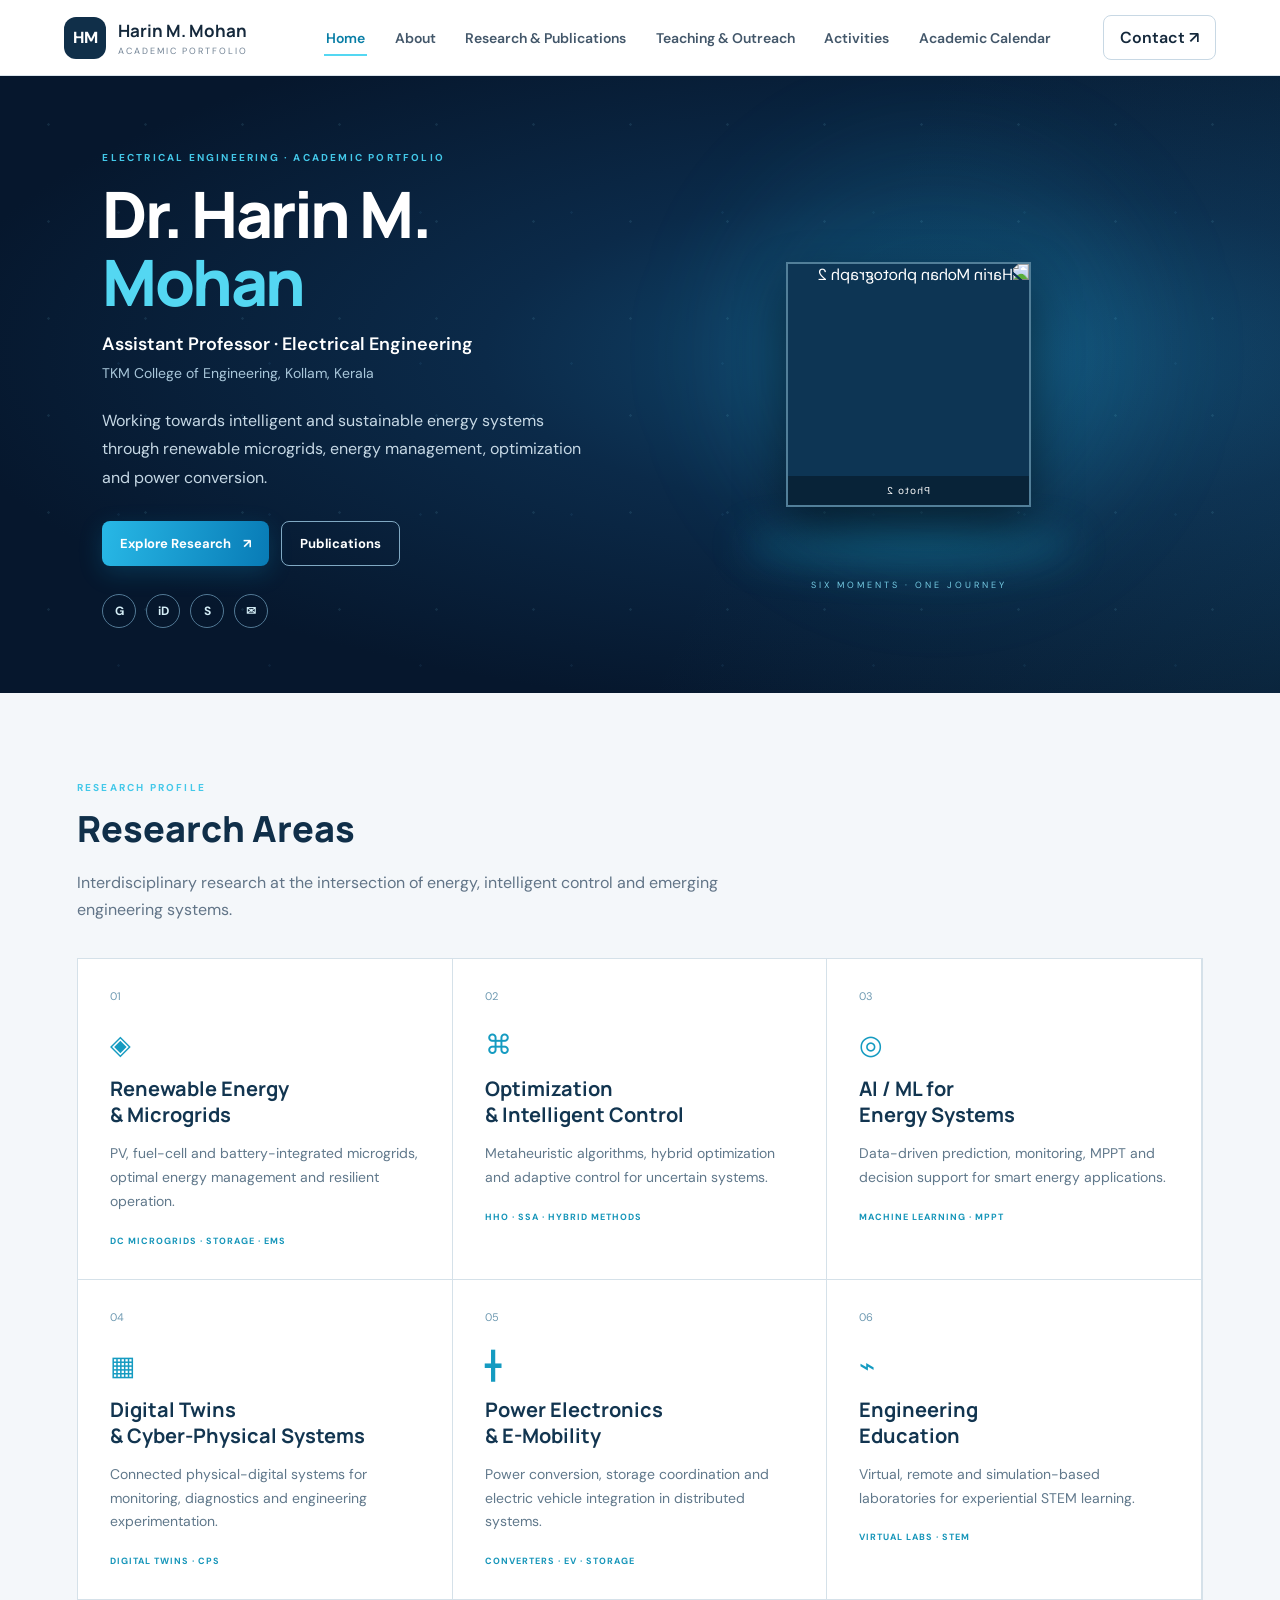
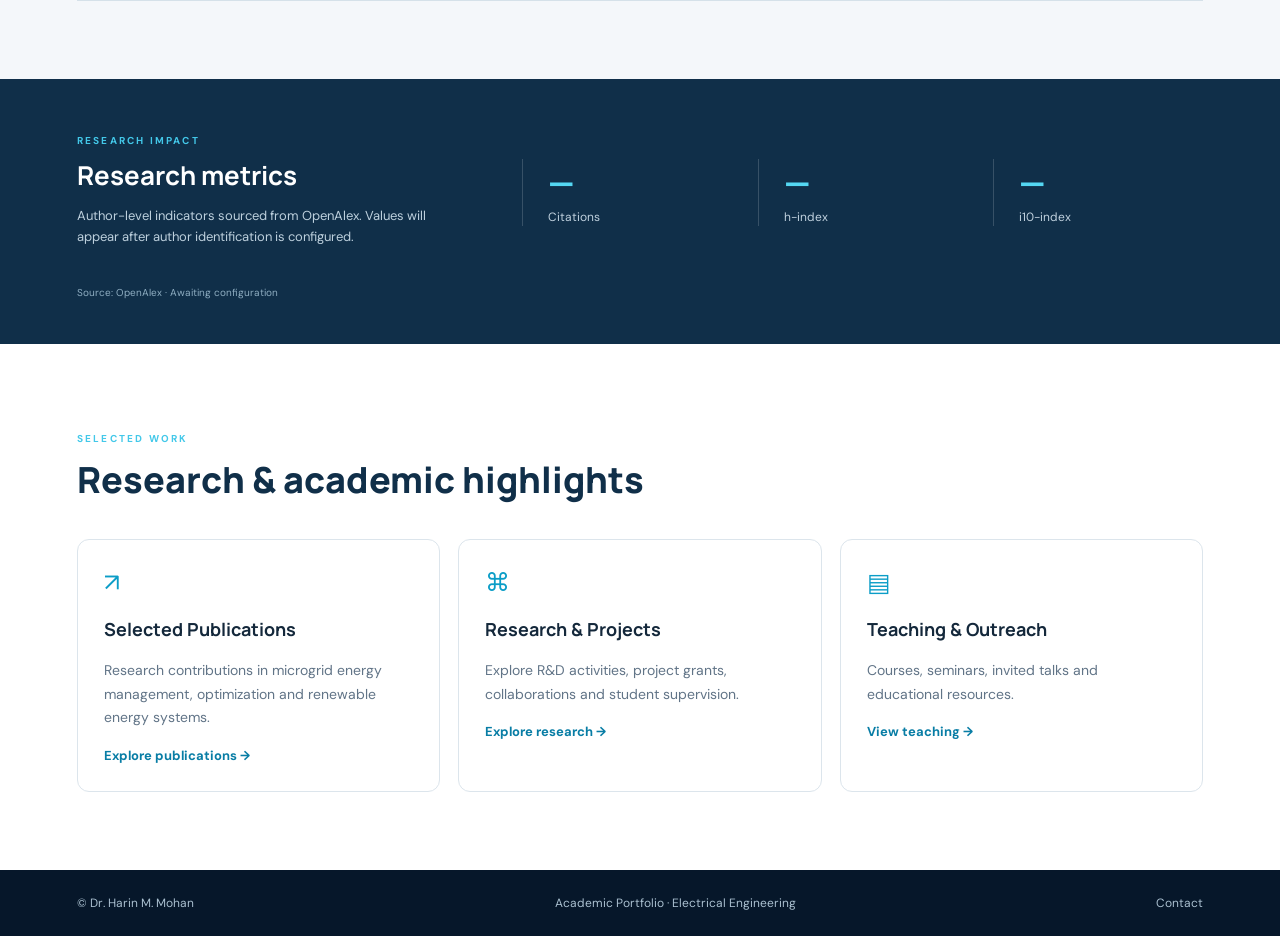
==== commit db97232d: "Update index.html" ====
--- a/index.html
+++ b/index.html
@@ -1,3 +1,4 @@
+
 <!doctype html>
 <html lang="en">
 <head>
@@ -42,12 +43,12 @@
   <div class="cube-stage" aria-label="Six photograph rotating cube">
     <div class="cube-shadow"></div>
     <div class="photo-cube" id="photoCube">
-      <div class="cube-face front"><img src="assets/images/cube/photo-1.jpg" alt="Harin Mohan photograph 1"><span>Photo 1</span></div>
+      <div class="cube-face front"><img src="assets/images/cube/photo-1.jpeg" alt="Harin Mohan photograph 1"><span>Photo 1</span></div>
       <div class="cube-face back"><img src="assets/images/cube/photo-2.jpg" alt="Harin Mohan photograph 2"><span>Photo 2</span></div>
       <div class="cube-face right"><img src="assets/images/cube/photo-3.jpg" alt="Harin Mohan photograph 3"><span>Photo 3</span></div>
-      <div class="cube-face left"><img src="assets/images/cube/photo-4.jpg" alt="Harin Mohan photograph 4"><span>Photo 4</span></div>
-      <div class="cube-face top"><img src="assets/images/cube/photo-5.jpg" alt="Harin Mohan photograph 5"><span>Photo 5</span></div>
-      <div class="cube-face bottom"><img src="assets/images/cube/photo-6.jpg" alt="Harin Mohan photograph 6"><span>Photo 6</span></div>
+      <div class="cube-face left"><img src="assets/images/cube/photo-4.jpeg" alt="Harin Mohan photograph 4"><span>Photo 4</span></div>
+      <div class="cube-face top"><img src="assets/images/cube/photo-5.jpeg" alt="Harin Mohan photograph 5"><span>Photo 5</span></div>
+      <div class="cube-face bottom"><img src="assets/images/cube/photo-6.jpeg" alt="Harin Mohan photograph 6"><span>Photo 6</span></div>
     </div>
     <p class="cube-hint">SIX MOMENTS · ONE JOURNEY</p>
   </div>
@@ -82,4 +83,5 @@
 </main>
 <footer class="site-footer"><span>© <span id="year"></span> Dr. Harin M. Mohan</span><span>Academic Portfolio · Electrical Engineering</span><a href="mailto:harinmm@tkmce.ac.in">Contact</a></footer>
 <script src="assets/js/site.js"></script>
-</body></html>+</body>
+</html>
--- a/assets/css/site.css
+++ b/assets/css/site.css
@@ -0,0 +1 @@
+ :root{--navy:#071b32;--navy2:#102f49;--blue:#1d557a;--cyan:#54d7f2;--ink:#14283b;--muted:#617487;--paper:#f5f8fb;--white:#fff;--line:#dce5ec;--shadow:0 18px 50px rgba(5,28,49,.12)}*{box-sizing:border-box}html{scroll-behavior:smooth;scroll-padding-top:90px}body{margin:0;font-family:"DM Sans",Arial,sans-serif;color:var(--ink);background:#fff}a{color:inherit;text-decoration:none;transition:color .25s,background .25s,transform .25s,box-shadow .25s,border-color .25s}.site-header{height:76px;display:flex;align-items:center;gap:30px;padding:0 clamp(20px,5vw,76px);background:#fff;border-bottom:1px solid var(--line);position:sticky;top:0;z-index:20}.brand{display:flex;align-items:center;gap:12px;min-width:210px}.brand-mark{width:42px;height:42px;border-radius:12px;background:var(--navy2);color:#fff;display:grid;place-items:center;font-weight:800}.brand b{display:block;font:700 17px Manrope,sans-serif}.brand small{display:block;color:#718294;font-size:9px;letter-spacing:2px;margin-top:3px}.main-nav{display:flex;align-items:center;justify-content:center;gap:clamp(12px,2vw,30px);flex:1}.main-nav a{font-weight:600;color:#43576a;padding:12px 2px;position:relative;font-size:14px}.main-nav a:after{content:"";height:2px;position:absolute;left:0;right:100%;bottom:3px;background:var(--cyan);transition:right .25s}.main-nav a:hover,.main-nav a.active{color:#087da5}.main-nav a:hover:after,.main-nav a.active:after{right:0}.header-contact{border:1px solid #c8d8e4;border-radius:8px;padding:11px 16px;font-weight:600}.header-contact:hover,.button:hover{transform:translateY(-2px);box-shadow:0 8px 24px #0b42662a}.menu-toggle{display:none;background:none;border:0;font-size:25px}.hero{min-height:590px;background:radial-gradient(ellipse at 75% 45%,#124b72 0,#0b2a49 35%,#06172d 76%);color:#fff;display:grid;grid-template-columns:1fr 1fr;align-items:center;padding:65px clamp(28px,8vw,125px);position:relative;overflow:hidden}.hero:before{content:"";position:absolute;inset:0;background-image:linear-gradient(115deg,transparent 30%,#2e9ac01a 50%,transparent 70%);background-size:220% 100%;animation:light-sweep 15s linear infinite;pointer-events:none}.hero-glow{position:absolute;width:430px;height:430px;border-radius:50%;right:10%;top:10%;background:#16b9eb18;filter:blur(50px);animation:breathe 7s ease-in-out infinite}.hero-copy{position:relative;z-index:2;max-width:570px}.eyebrow{font-size:10px;letter-spacing:2.2px;font-weight:700;color:#43c8e9}.hero h1{font:800 clamp(42px,5vw,68px)/1.06 Manrope,sans-serif;letter-spacing:-2.5px;margin:16px 0}.hero h1 span{color:var(--cyan)}.hero h2{font-size:18px;margin:0 0 8px;font-weight:600}.affiliation{color:#a9c7da;margin:0 0 25px;font-size:14px}.hero-intro{font-size:16px;line-height:1.8;color:#c6d8e5;max-width:500px}.hero-actions{display:flex;gap:12px;margin:28px 0}.button{display:inline-flex;align-items:center;gap:12px;padding:13px 18px;border-radius:8px;font-weight:700;font-size:13px;transition:all .25s}.button-primary{background:linear-gradient(100deg,#28b8e6,#087bb6);color:#fff;box-shadow:0 7px 24px #10a9df33}.button-outline{border:1px solid #80a9c3;color:#fff}.social-links{display:flex;gap:10px}.social-links a{width:34px;height:34px;border:1px solid #527995;border-radius:50%;display:grid;place-items:center;font-size:12px;font-weight:700;color:#d6eff8}.social-links a:hover{transform:scale(1.12);border-color:var(--cyan);box-shadow:0 0 16px #42d5f477;color:var(--cyan)}.cube-stage{height:440px;display:grid;place-items:center;position:relative;perspective:1100px;z-index:2}.photo-cube{--size:245px;width:var(--size);height:var(--size);position:relative;transform-style:preserve-3d;animation:cube-rotate 22s linear infinite;filter:drop-shadow(0 22px 25px #0007)}.cube-stage:hover .photo-cube{filter:drop-shadow(0 22px 34px #1bb9ee88);animation-play-state:paused}.cube-face{position:absolute;width:var(--size);height:var(--size);overflow:hidden;border:2px solid #b9edff66;background:#0d3554;backface-visibility:visible}.cube-face img{width:100%;height:100%;object-fit:cover;display:block}.cube-face span{position:absolute;inset:auto 0 0;padding:8px;text-align:center;background:#061a2aaa;color:#fff;font-size:10px;letter-spacing:1px}.front{transform:translateZ(calc(var(--size)/2))}.back{transform:rotateY(180deg) translateZ(calc(var(--size)/2))}.right{transform:rotateY(90deg) translateZ(calc(var(--size)/2))}.left{transform:rotateY(-90deg) translateZ(calc(var(--size)/2))}.top{transform:rotateX(90deg) translateZ(calc(var(--size)/2))}.bottom{transform:rotateX(-90deg) translateZ(calc(var(--size)/2))}.cube-shadow{position:absolute;bottom:42px;width:330px;height:34px;border-radius:50%;background:#1cbbe855;filter:blur(19px);animation:breathe 5s ease-in-out infinite}.cube-hint{position:absolute;bottom:5px;color:#76cce4;font-size:9px;letter-spacing:3px}.hero-particles{position:absolute;inset:0;pointer-events:none;background-image:radial-gradient(#8eeaff80 1px,transparent 1.5px),radial-gradient(#5bb8e866 1px,transparent 1.5px);background-size:97px 97px,151px 151px;background-position:0 0,43px 61px;opacity:.18;animation:particles 35s linear infinite}@keyframes cube-rotate{from{transform:rotateX(-12deg) rotateY(0)}to{transform:rotateX(348deg) rotateY(360deg)}}@keyframes breathe{50%{opacity:.55;transform:scale(1.08)}}@keyframes light-sweep{to{background-position:-220% 0}}@keyframes particles{to{background-position:97px 97px,-108px -90px}}.section{padding:78px clamp(24px,6vw,90px)}.section-heading{max-width:700px;margin-bottom:35px}.section-heading h2,.content-section h2{font:800 clamp(26px,3vw,36px) Manrope,sans-serif;margin:8px 0 12px;color:#102f49}.section-heading>p:last-child{color:var(--muted);line-height:1.7}.research-section{background:#f4f7fa}.research-grid{display:grid;grid-template-columns:repeat(3,1fr);border:1px solid #d5e1e9;background:#fff}.research-card{min-height:260px;padding:30px 32px;border-right:1px solid #d5e1e9;border-bottom:1px solid #d5e1e9;position:relative;transition:transform .28s,box-shadow .28s,border-color .28s,background .28s}.research-card:hover{z-index:2;transform:translateY(-4px);background:#fafdff;box-shadow:0 12px 30px #0c36501c;border-color:#7bd9ee}.card-number{font-size:11px;color:#6f9ab2;display:block}.line-icon{display:block;color:#159bc1;font-size:27px;margin:24px 0 14px}.research-card h3{font:700 20px/1.3 Manrope;margin:0 0 13px;color:#123550}.research-card p{color:#60788b;line-height:1.7;font-size:14px}.research-card small{color:#1595b9;letter-spacing:1px;font-size:9px;font-weight:700}.metrics-band{background:var(--navy2);color:#fff;padding:45px clamp(24px,6vw,90px);display:grid;grid-template-columns:2fr repeat(3,1fr);gap:25px;align-items:center;position:relative}.metrics-band h2{font:700 26px Manrope;margin:8px 0}.metrics-band p:not(.eyebrow){color:#bdd0dd;line-height:1.6;font-size:13px;max-width:390px}.metric{border-left:1px solid #ffffff2a;padding-left:25px}.metric strong{display:block;font:800 34px Manrope;color:var(--cyan)}.metric span{font-size:12px;color:#c0d1de}.metric-source{grid-column:1/-1;color:#8faec2;font-size:10px}.highlights{background:white}.highlight-grid{display:grid;grid-template-columns:repeat(3,1fr);gap:18px}.highlight-grid article{border:1px solid var(--line);padding:26px;border-radius:12px;transition:.25s}.highlight-grid article:hover{transform:translateY(-4px);box-shadow:var(--shadow);border-color:#9addeb}.highlight-icon{font-size:25px;color:#0b9dc7}.highlight-grid h3{font:700 18px Manrope}.highlight-grid p{color:var(--muted);font-size:14px;line-height:1.7}.highlight-grid a{color:#087da5;font-weight:700;font-size:13px}.site-footer{display:flex;justify-content:space-between;gap:20px;padding:25px clamp(24px,6vw,90px);background:#06172a;color:#aac0d0;font-size:12px}.page-shell{min-height:75vh}.page-hero{background:linear-gradient(120deg,#071b32,#164565);color:#fff;padding:65px clamp(24px,7vw,100px)}.page-hero h1{font:800 clamp(34px,4vw,48px) Manrope;margin:10px 0}.page-hero>p:last-child{color:#c1d5e2}.content-section{padding:44px clamp(24px,7vw,100px);border-bottom:1px solid var(--line)}.content-section h2{font-size:25px}.content-section h3{font:700 18px Manrope;color:#163b58;margin-top:30px}.content-section p{line-height:1.8;color:#52687a}.subnav{display:flex;gap:10px;flex-wrap:wrap;padding:18px clamp(24px,7vw,100px);background:#f3f7fa;border-bottom:1px solid var(--line)}.subnav a,.profile-links a{padding:9px 13px;border:1px solid #d4e1e9;border-radius:7px;color:#145477;font-size:12px;font-weight:700}.subnav a:hover,.profile-links a:hover{background:#e4f7fb;border-color:#6ed1e6}.timeline,.data-list{display:grid;gap:18px}.timeline article,.data-list article{border-left:3px solid #42c5e2;padding:4px 0 4px 20px}.timeline b,.data-list b{display:block;color:#153c58}.timeline span,.data-list span{display:block;color:#6a8091;font-size:13px;margin:5px 0}.tag-list,.profile-links{display:flex;gap:9px;flex-wrap:wrap;margin:18px 0}.tag-list span{background:#eaf5f9;border:1px solid #d4e8ef;color:#245b76;padding:8px 12px;border-radius:30px;font-size:12px}.note{padding:13px 16px;border-left:3px solid #e2b34f;background:#fff9eb;color:#725a2b!important;font-size:12px}.record-grid{display:grid;grid-template-columns:repeat(2,1fr);gap:16px}.record-card{border:1px solid var(--line);padding:20px;border-radius:10px;background:#fff}.record-card h3{margin:0 0 8px!important}.record-card p{font-size:14px}.record-card img{max-width:100%;border-radius:8px;margin:10px 0}.publication-list li{padding:10px 0;line-height:1.7;color:#40586b}.table-wrap{overflow-x:auto}table{border-collapse:collapse;width:100%;min-width:650px;font-size:13px}th{background:#123650;color:#fff;text-align:left;padding:13px}td{padding:13px;border-bottom:1px solid var(--line)}tr:nth-child(even){background:#f5f8fa}.video-grid{display:grid;grid-template-columns:repeat(3,1fr);gap:18px}.video-card{border:1px solid var(--line);border-radius:10px;overflow:hidden}.video-card img{width:100%;aspect-ratio:16/9;object-fit:cover}.video-card div{padding:14px}.calendar-intro{display:flex;align-items:center;justify-content:space-between;gap:20px;flex-wrap:wrap}.calendar-frame-wrap{margin-top:25px;min-height:300px;border:1px solid var(--line);border-radius:12px;overflow:hidden}.calendar-frame-wrap iframe{width:100%;height:700px;border:0}.calendar-placeholder{min-height:300px;display:grid;place-content:center;text-align:center;padding:35px;color:#688093;background:#f5f8fa}.calendar-placeholder span{font-size:42px;color:#159bc1}.calendar-placeholder b{color:#23445c}.calendar-placeholder p{max-width:550px;font-size:13px}.admin-note{background:#f4f8fb;padding:20px;border-radius:10px}.fade-in{animation:fade .7s both}@keyframes fade{from{opacity:0;transform:translateY(10px)}to{opacity:1;transform:none}}@media(max-width:1050px){.site-header{gap:12px}.main-nav{gap:12px}.main-nav a{font-size:12px}.header-contact{display:none}.hero{padding:55px 35px}.photo-cube{--size:205px}.research-card{padding:23px}.research-card h3{font-size:17px}}@media(max-width:760px){.site-header{height:66px;justify-content:space-between}.menu-toggle{display:block}.main-nav{display:none;position:absolute;top:66px;left:0;right:0;background:white;padding:15px 24px 22px;box-shadow:var(--shadow);align-items:stretch;flex-direction:column}.main-nav.open{display:flex}.main-nav a{font-size:14px}.hero{grid-template-columns:1fr;padding:55px 25px 35px}.hero-copy{max-width:none}.cube-stage{height:330px}.photo-cube{--size:165px}.cube-shadow{bottom:35px;width:240px}.research-grid{grid-template-columns:1fr}.research-card{min-height:220px;border-right:0}.metrics-band{grid-template-columns:repeat(3,1fr)}.metrics-band>div:first-child{grid-column:1/-1}.metric{padding-left:12px}.metric strong{font-size:27px}.highlight-grid,.record-grid,.video-grid{grid-template-columns:1fr}.site-footer{flex-direction:column}.calendar-frame-wrap iframe{height:600px}}@media(prefers-reduced-motion:reduce){*,*:before,*:after{scroll-behavior:auto!important;animation-duration:.01ms!important;animation-iteration-count:1!important;transition-duration:.01ms!important}}
